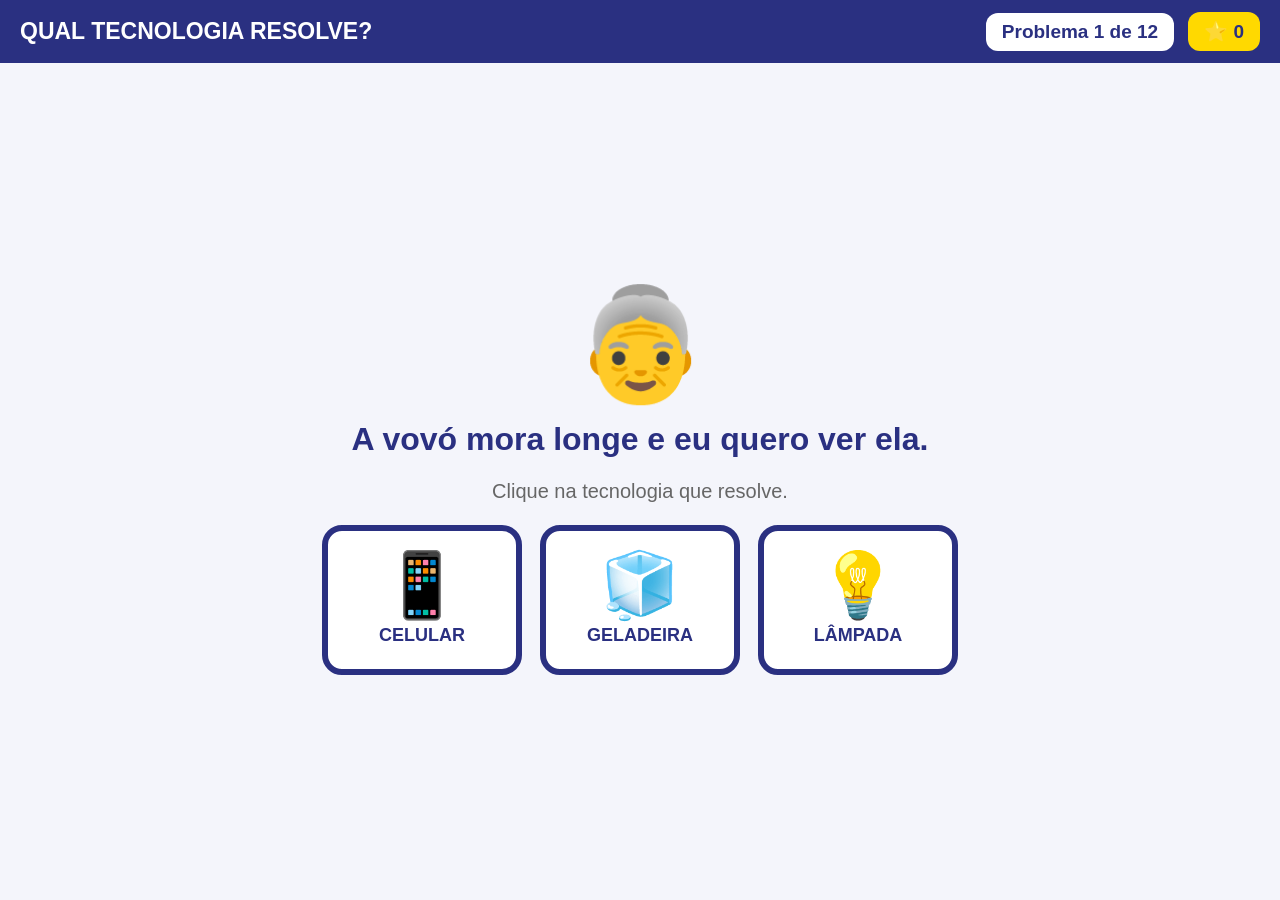
==== QUAL-TECNOLOGIA.html @ b38b37ee "Add files via upload" ====
<!DOCTYPE html>
<html lang="pt-BR"><head><meta charset="utf-8">
<meta name="viewport" content="width=device-width, initial-scale=1">
<title>Qual tecnologia resolve?</title>
<style>
*{box-sizing:border-box;margin:0;padding:0}
html,body{height:100%;overflow:hidden}
body{font-family:"Trebuchet MS",Verdana,sans-serif;color:#2A3081;background:#F4F5FB;display:flex;flex-direction:column}
header{background:#2A3081;color:#fff;padding:12px 20px;display:flex;align-items:center;gap:14px;flex-shrink:0}
header h1{font-size:23px}
.chip{font-size:19px;font-weight:bold;border-radius:12px;padding:8px 16px}
#nivelC{background:#fff;color:#2A3081;margin-left:auto}
#pontosC{background:#FFD900;color:#2A3081}
#palco{flex:1;display:flex;flex-direction:column;align-items:center;justify-content:center;gap:22px;padding:16px;position:relative}
#emoji{font-size:110px;line-height:1}
#problema{font-size:32px;font-weight:bold;text-align:center;max-width:820px}
#dica{font-size:20px;color:#666}
#opcoes{display:flex;gap:18px;flex-wrap:wrap;justify-content:center}
.op{width:200px;min-height:150px;border-radius:20px;background:#fff;border:6px solid #2A3081;cursor:pointer;display:flex;flex-direction:column;align-items:center;justify-content:center;gap:8px;padding:12px;transition:transform .15s}
.op:hover{transform:scale(1.06);background:#FFF9D6}
.op .e{font-size:64px;line-height:1}
.op .t{font-size:18px;font-weight:bold;text-align:center}
.op.certa{border-color:#2F9E44;background:#E5F5E8}
.op.errada{border-color:#E03131;opacity:.45}
#aviso{position:absolute;bottom:18px;left:50%;transform:translateX(-50%);font-size:24px;font-weight:bold;padding:12px 26px;border-radius:14px;display:none;background:#E8590C;color:#fff}
#festa{position:absolute;inset:0;background:rgba(255,255,255,.97);display:none;flex-direction:column;align-items:center;justify-content:center;gap:18px;text-align:center;padding:20px}
#festa .tit{font-size:50px;font-weight:bold}
#festa .sub{font-size:25px;color:#444;max-width:760px;line-height:1.4}
#festa button{font:inherit;font-size:25px;font-weight:bold;padding:15px 32px;border:none;border-radius:14px;background:#2F9E44;color:#fff;cursor:pointer}
</style></head><body>
<header><h1>QUAL TECNOLOGIA RESOLVE?</h1><div class="chip" id="nivelC">—</div><div class="chip" id="pontosC">⭐ 0</div></header>
<div id="palco">
 <div id="emoji">—</div><div id="problema">—</div><div id="dica"></div>
 <div id="opcoes"></div><div id="aviso"></div><div id="festa"></div>
</div>
<script>
(function(){
var T={cel:['📱','CELULAR'],mic:['♨️','MICRO-ONDAS'],gel:['🧊','GELADEIRA'],lam:['💡','LÂMPADA'],
 lan:['🔦','LANTERNA'],tv:['📺','TELEVISÃO'],som:['🔊','CAIXA DE SOM'],cart:['💳','MÁQUINA DE CARTÃO'],
 desp:['⏰','DESPERTADOR'],lav:['🌀','MÁQUINA DE LAVAR'],vent:['🌬️','VENTILADOR'],rel:['🕐','RELÓGIO']};
var P=[
 {e:'👵',p:'A vovó mora longe e eu quero ver ela.',ok:['cel'],op:['cel','gel','lam'],x:'Com o celular dá para fazer chamada de vídeo e ver a vovó!'},
 {e:'🍲',p:'A comida do almoço esfriou.',ok:['mic'],op:['tv','mic','rel'],x:'O micro-ondas esquenta a comida bem rápido.'},
 {e:'🌧️',p:'Quero saber se vai chover amanhã.',ok:['cel','tv'],op:['cel','lav','tv'],x:'Os dois servem! O celular e a televisão mostram a previsão do tempo.'},
 {e:'😴',p:'Preciso acordar cedo para a escola.',ok:['desp','cel'],op:['desp','gel','cel'],x:'Os dois servem! O despertador e o alarme do celular.'},
 {e:'🌑',p:'A sala ficou escura.',ok:['lam','lan'],op:['som','lam','lan'],x:'Os dois servem! A lâmpada e a lanterna iluminam.'},
 {e:'🥛',p:'O leite não pode estragar.',ok:['gel'],op:['gel','mic','vent'],x:'A geladeira deixa a comida gelada e ela demora a estragar.'},
 {e:'🎵',p:'Quero ouvir a minha música preferida.',ok:['cel','som'],op:['cel','lam','som'],x:'Os dois servem! O celular e a caixa de som tocam música.'},
 {e:'👕',p:'A minha roupa está toda suja.',ok:['lav'],op:['tv','lav','gel'],x:'A máquina de lavar limpa a roupa sozinha.'},
 {e:'🛒',p:'Preciso pagar a conta no mercado.',ok:['cart','cel'],op:['cart','vent','cel'],x:'Os dois servem! A máquina de cartão e o celular.'},
 {e:'🥵',p:'Está muito calor na sala.',ok:['vent'],op:['vent','mic','rel'],x:'O ventilador espalha o vento e refresca.'},
 {e:'🗺️',p:'Não sei o caminho para a casa do meu amigo.',ok:['cel'],op:['cel','tv','desp'],x:'O celular tem mapa e mostra o caminho!'},
 {e:'📺',p:'Quero assistir um desenho.',ok:['tv','cel'],op:['lav','tv','cel'],x:'Os dois servem! A televisão e o celular.'}
];
var idx=0,pontos=0,tent=0,usouCel=0;
var $=function(i){return document.getElementById(i)};
function aviso(t){var a=$('aviso');a.textContent=t;a.style.display='block';clearTimeout(a._t);a._t=setTimeout(function(){a.style.display='none'},1400);}
function monta(){
  var q=P[idx]; tent=0; $('festa').style.display='none';
  $('nivelC').textContent='Problema '+(idx+1)+' de '+P.length;
  $('emoji').textContent=q.e; $('problema').textContent=q.p;
  $('dica').textContent=q.ok.length>1?'Dica: aqui MAIS DE UMA resposta está certa!':'Clique na tecnologia que resolve.';
  var o=$('opcoes'); o.innerHTML='';
  q.op.forEach(function(k){
    var b=document.createElement('div'); b.className='op';
    b.innerHTML='<div class="e">'+T[k][0]+'</div><div class="t">'+T[k][1]+'</div>';
    b.onclick=function(){ escolhe(k,b); }; o.appendChild(b);
  });
}
function escolhe(k,b){
  var q=P[idx];
  if(q.ok.indexOf(k)>=0){
    b.className='op certa'; if(k==='cel') usouCel++;
    var g=tent===0?2:1; pontos+=g; $('pontosC').textContent='⭐ '+pontos;
    setTimeout(function(){ festa(q,g); },350);
  } else { tent++; b.className='op errada'; aviso('Essa não resolve. Tente outra!'); }
}
function festa(q,g){
  var ult=idx===P.length-1, f=$('festa');
  f.innerHTML='<div class="tit">'+(tent===0?'🎉 ISSO!':'👍 CONSEGUIU!')+'</div>'+
   '<div class="sub">'+q.x+'</div><button id="btS">'+(ult?'VER O RESULTADO':'PRÓXIMO →')+'</button>';
  f.style.display='flex';
  $('btS').onclick=function(){ if(ult) fim(); else { idx++; monta(); } };
}
function fim(){
  var nCel=P.filter(function(q){return q.ok.indexOf('cel')>=0}).length;
  $('festa').innerHTML='<div class="tit">🏆 VOCÊ TERMINOU!</div>'+
   '<div class="sub">Você juntou <b>'+pontos+'</b> estrelas.<br><br>'+
   '📱 Repare: o <b>CELULAR</b> resolvia <b>'+nCel+' problemas diferentes</b>!<br>'+
   'Por que será que ele resolve tanta coisa?</div>'+
   '<button id="btR">JOGAR DE NOVO</button>';
  $('btR').onclick=function(){ idx=0; pontos=0; usouCel=0; $('pontosC').textContent='⭐ 0'; monta(); };
}
monta();
})();
</script></body></html>
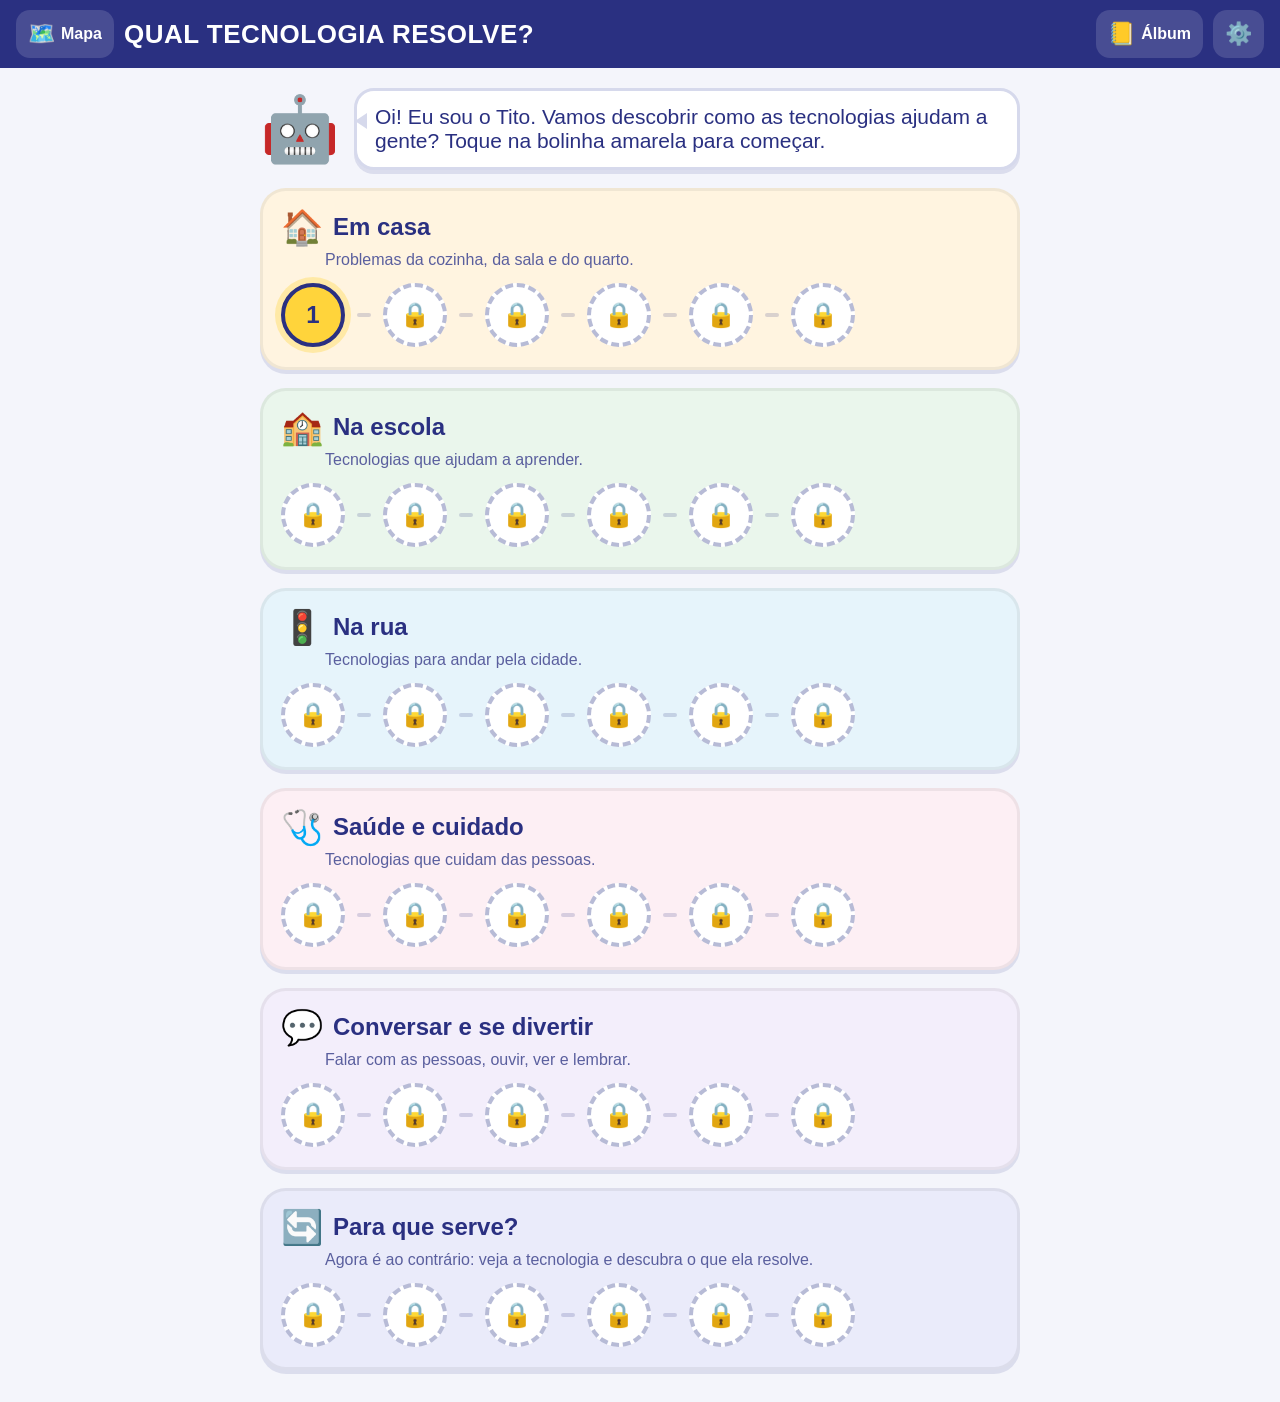
==== commit ab12e58e: "Redesenha o jogo Qual tecnologia resolve? com 6 lugares, álbum e imagens próprias - 36 fases em 6 lu" ====
--- a/QUAL-TECNOLOGIA.html
+++ b/QUAL-TECNOLOGIA.html
@@ -1,96 +1,6 @@
 <!DOCTYPE html>
 <html lang="pt-BR"><head><meta charset="utf-8">
-<meta name="viewport" content="width=device-width, initial-scale=1">
-<title>Qual tecnologia resolve?</title>
-<style>
-*{box-sizing:border-box;margin:0;padding:0}
-html,body{height:100%;overflow:hidden}
-body{font-family:"Trebuchet MS",Verdana,sans-serif;color:#2A3081;background:#F4F5FB;display:flex;flex-direction:column}
-header{background:#2A3081;color:#fff;padding:12px 20px;display:flex;align-items:center;gap:14px;flex-shrink:0}
-header h1{font-size:23px}
-.chip{font-size:19px;font-weight:bold;border-radius:12px;padding:8px 16px}
-#nivelC{background:#fff;color:#2A3081;margin-left:auto}
-#pontosC{background:#FFD900;color:#2A3081}
-#palco{flex:1;display:flex;flex-direction:column;align-items:center;justify-content:center;gap:22px;padding:16px;position:relative}
-#emoji{font-size:110px;line-height:1}
-#problema{font-size:32px;font-weight:bold;text-align:center;max-width:820px}
-#dica{font-size:20px;color:#666}
-#opcoes{display:flex;gap:18px;flex-wrap:wrap;justify-content:center}
-.op{width:200px;min-height:150px;border-radius:20px;background:#fff;border:6px solid #2A3081;cursor:pointer;display:flex;flex-direction:column;align-items:center;justify-content:center;gap:8px;padding:12px;transition:transform .15s}
-.op:hover{transform:scale(1.06);background:#FFF9D6}
-.op .e{font-size:64px;line-height:1}
-.op .t{font-size:18px;font-weight:bold;text-align:center}
-.op.certa{border-color:#2F9E44;background:#E5F5E8}
-.op.errada{border-color:#E03131;opacity:.45}
-#aviso{position:absolute;bottom:18px;left:50%;transform:translateX(-50%);font-size:24px;font-weight:bold;padding:12px 26px;border-radius:14px;display:none;background:#E8590C;color:#fff}
-#festa{position:absolute;inset:0;background:rgba(255,255,255,.97);display:none;flex-direction:column;align-items:center;justify-content:center;gap:18px;text-align:center;padding:20px}
-#festa .tit{font-size:50px;font-weight:bold}
-#festa .sub{font-size:25px;color:#444;max-width:760px;line-height:1.4}
-#festa button{font:inherit;font-size:25px;font-weight:bold;padding:15px 32px;border:none;border-radius:14px;background:#2F9E44;color:#fff;cursor:pointer}
-</style></head><body>
-<header><h1>QUAL TECNOLOGIA RESOLVE?</h1><div class="chip" id="nivelC">—</div><div class="chip" id="pontosC">⭐ 0</div></header>
-<div id="palco">
- <div id="emoji">—</div><div id="problema">—</div><div id="dica"></div>
- <div id="opcoes"></div><div id="aviso"></div><div id="festa"></div>
-</div>
-<script>
-(function(){
-var T={cel:['📱','CELULAR'],mic:['♨️','MICRO-ONDAS'],gel:['🧊','GELADEIRA'],lam:['💡','LÂMPADA'],
- lan:['🔦','LANTERNA'],tv:['📺','TELEVISÃO'],som:['🔊','CAIXA DE SOM'],cart:['💳','MÁQUINA DE CARTÃO'],
- desp:['⏰','DESPERTADOR'],lav:['🌀','MÁQUINA DE LAVAR'],vent:['🌬️','VENTILADOR'],rel:['🕐','RELÓGIO']};
-var P=[
- {e:'👵',p:'A vovó mora longe e eu quero ver ela.',ok:['cel'],op:['cel','gel','lam'],x:'Com o celular dá para fazer chamada de vídeo e ver a vovó!'},
- {e:'🍲',p:'A comida do almoço esfriou.',ok:['mic'],op:['tv','mic','rel'],x:'O micro-ondas esquenta a comida bem rápido.'},
- {e:'🌧️',p:'Quero saber se vai chover amanhã.',ok:['cel','tv'],op:['cel','lav','tv'],x:'Os dois servem! O celular e a televisão mostram a previsão do tempo.'},
- {e:'😴',p:'Preciso acordar cedo para a escola.',ok:['desp','cel'],op:['desp','gel','cel'],x:'Os dois servem! O despertador e o alarme do celular.'},
- {e:'🌑',p:'A sala ficou escura.',ok:['lam','lan'],op:['som','lam','lan'],x:'Os dois servem! A lâmpada e a lanterna iluminam.'},
- {e:'🥛',p:'O leite não pode estragar.',ok:['gel'],op:['gel','mic','vent'],x:'A geladeira deixa a comida gelada e ela demora a estragar.'},
- {e:'🎵',p:'Quero ouvir a minha música preferida.',ok:['cel','som'],op:['cel','lam','som'],x:'Os dois servem! O celular e a caixa de som tocam música.'},
- {e:'👕',p:'A minha roupa está toda suja.',ok:['lav'],op:['tv','lav','gel'],x:'A máquina de lavar limpa a roupa sozinha.'},
- {e:'🛒',p:'Preciso pagar a conta no mercado.',ok:['cart','cel'],op:['cart','vent','cel'],x:'Os dois servem! A máquina de cartão e o celular.'},
- {e:'🥵',p:'Está muito calor na sala.',ok:['vent'],op:['vent','mic','rel'],x:'O ventilador espalha o vento e refresca.'},
- {e:'🗺️',p:'Não sei o caminho para a casa do meu amigo.',ok:['cel'],op:['cel','tv','desp'],x:'O celular tem mapa e mostra o caminho!'},
- {e:'📺',p:'Quero assistir um desenho.',ok:['tv','cel'],op:['lav','tv','cel'],x:'Os dois servem! A televisão e o celular.'}
-];
-var idx=0,pontos=0,tent=0,usouCel=0;
-var $=function(i){return document.getElementById(i)};
-function aviso(t){var a=$('aviso');a.textContent=t;a.style.display='block';clearTimeout(a._t);a._t=setTimeout(function(){a.style.display='none'},1400);}
-function monta(){
-  var q=P[idx]; tent=0; $('festa').style.display='none';
-  $('nivelC').textContent='Problema '+(idx+1)+' de '+P.length;
-  $('emoji').textContent=q.e; $('problema').textContent=q.p;
-  $('dica').textContent=q.ok.length>1?'Dica: aqui MAIS DE UMA resposta está certa!':'Clique na tecnologia que resolve.';
-  var o=$('opcoes'); o.innerHTML='';
-  q.op.forEach(function(k){
-    var b=document.createElement('div'); b.className='op';
-    b.innerHTML='<div class="e">'+T[k][0]+'</div><div class="t">'+T[k][1]+'</div>';
-    b.onclick=function(){ escolhe(k,b); }; o.appendChild(b);
-  });
-}
-function escolhe(k,b){
-  var q=P[idx];
-  if(q.ok.indexOf(k)>=0){
-    b.className='op certa'; if(k==='cel') usouCel++;
-    var g=tent===0?2:1; pontos+=g; $('pontosC').textContent='⭐ '+pontos;
-    setTimeout(function(){ festa(q,g); },350);
-  } else { tent++; b.className='op errada'; aviso('Essa não resolve. Tente outra!'); }
-}
-function festa(q,g){
-  var ult=idx===P.length-1, f=$('festa');
-  f.innerHTML='<div class="tit">'+(tent===0?'🎉 ISSO!':'👍 CONSEGUIU!')+'</div>'+
-   '<div class="sub">'+q.x+'</div><button id="btS">'+(ult?'VER O RESULTADO':'PRÓXIMO →')+'</button>';
-  f.style.display='flex';
-  $('btS').onclick=function(){ if(ult) fim(); else { idx++; monta(); } };
-}
-function fim(){
-  var nCel=P.filter(function(q){return q.ok.indexOf('cel')>=0}).length;
-  $('festa').innerHTML='<div class="tit">🏆 VOCÊ TERMINOU!</div>'+
-   '<div class="sub">Você juntou <b>'+pontos+'</b> estrelas.<br><br>'+
-   '📱 Repare: o <b>CELULAR</b> resolvia <b>'+nCel+' problemas diferentes</b>!<br>'+
-   'Por que será que ele resolve tanta coisa?</div>'+
-   '<button id="btR">JOGAR DE NOVO</button>';
-  $('btR').onclick=function(){ idx=0; pontos=0; usouCel=0; $('pontosC').textContent='⭐ 0'; monta(); };
-}
-monta();
-})();
-</script></body></html>
+<meta http-equiv="refresh" content="0; url=./">
+<link rel="canonical" href="https://qual-tecnologia.cliick.dev/">
+<title>Qual tecnologia resolve?</title></head>
+<body><p>O jogo mudou de endereço: <a href="./">qual-tecnologia.cliick.dev</a></p></body></html>
